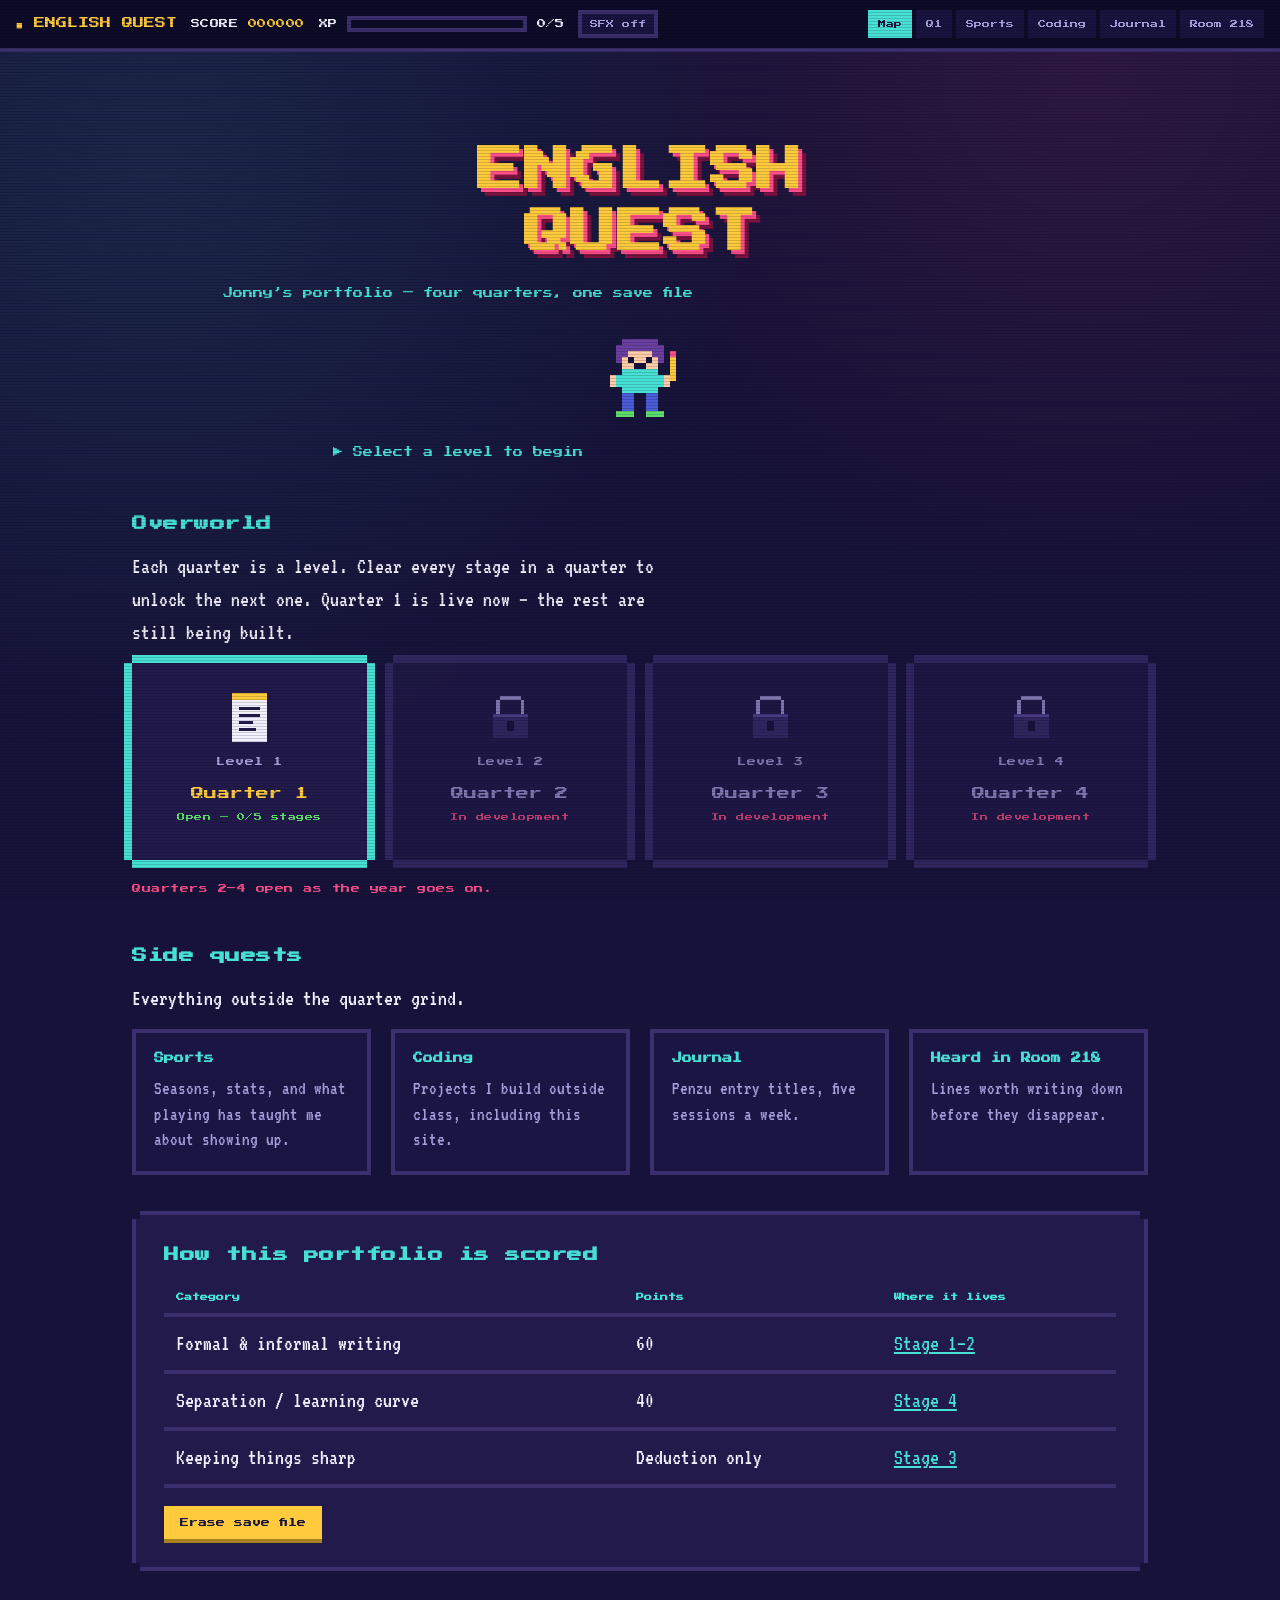
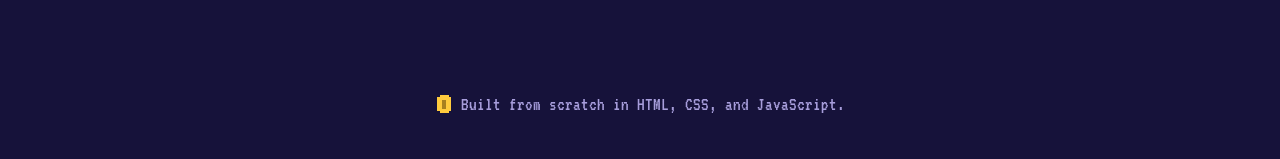
==== index.html @ 6f975d0a "Add files via upload" ====
<!DOCTYPE html>
<html lang="en">
<head>
<meta charset="utf-8">
<meta name="viewport" content="width=device-width, initial-scale=1">
<title>English Quest — Jonny's Portfolio</title>
<meta name="description" content="A quarter-by-quarter English portfolio, built as an 8-bit adventure.">
<link rel="icon" href="data:image/svg+xml,%3Csvg xmlns='http://www.w3.org/2000/svg' viewBox='0 0 8 8' shape-rendering='crispEdges'%3E%3Crect width='8' height='8' fill='%2316123a'/%3E%3Crect x='2' y='1' width='4' height='6' fill='%23ffcb3d'/%3E%3Crect x='1' y='2' width='6' height='4' fill='%23ffcb3d'/%3E%3Crect x='3' y='3' width='2' height='2' fill='%23a8801f'/%3E%3C/svg%3E">
<link rel="preconnect" href="https://fonts.googleapis.com">
<link rel="preconnect" href="https://fonts.gstatic.com" crossorigin>
<link href="https://fonts.googleapis.com/css2?family=Press+Start+2P&family=VT323&display=swap" rel="stylesheet">
<link rel="stylesheet" href="css/style.css">
</head>
<body>

<header class="hud">
  <a class="hud__brand" href="index.html">&#9632; ENGLISH QUEST</a>
  <span class="hud__score ui">SCORE <b data-score>000000</b></span>
  <span class="xp">
    <span>XP</span>
    <span class="xp__track"><span class="xp__fill" data-xp-fill></span></span>
    <span data-xp-label>0/5</span>
  </span>
  <button class="soundtoggle" type="button" data-sound aria-pressed="false">SFX off</button>
  <nav aria-label="Main">
    <a href="index.html" aria-current="page">Map</a>
    <a href="quarter-1.html">Q1</a>
    <a href="sports.html">Sports</a>
    <a href="coding.html">Coding</a>
    <a href="journal.html">Journal</a>
    <a href="room-218.html">Room 218</a>
  </nav>
</header>

<main class="wrap">

  <section class="title">
    <h1 class="title__logo">ENGLISH<br>QUEST</h1>
    <p class="title__sub">Jonny&rsquo;s portfolio &mdash; four quarters, one save file</p>

    <svg class="hero-sprite hero-sprite--bob" viewBox="0 0 16 16" shape-rendering="crispEdges" role="img" aria-label="Pixel character holding a pencil">
      <g fill="#6b3fa0">
        <rect x="5" y="2" width="6" height="1"/><rect x="4" y="3" width="8" height="1"/>
        <rect x="4" y="4" width="2" height="2"/><rect x="10" y="4" width="2" height="2"/>
      </g>
      <g fill="#ffcda8">
        <rect x="6" y="4" width="4" height="1"/><rect x="5" y="5" width="6" height="1"/>
        <rect x="5" y="6" width="6" height="1"/>
      </g>
      <g fill="#16123a">
        <rect x="6" y="5" width="1" height="1"/><rect x="9" y="5" width="1" height="1"/>
        <rect x="7" y="6" width="2" height="1"/>
      </g>
      <g fill="#47e0d4">
        <rect x="5" y="7" width="6" height="1"/><rect x="4" y="8" width="8" height="2"/>
        <rect x="5" y="10" width="6" height="1"/>
      </g>
      <g fill="#ffcda8">
        <rect x="3" y="8" width="1" height="2"/><rect x="12" y="8" width="1" height="2"/>
      </g>
      <rect x="13" y="5" width="1" height="4" fill="#ffcb3d"/>
      <rect x="13" y="4" width="1" height="1" fill="#ff4f8b"/>
      <g fill="#4a5bd8">
        <rect x="5" y="11" width="2" height="3"/><rect x="9" y="11" width="2" height="3"/>
      </g>
      <g fill="#5ede6c">
        <rect x="4" y="14" width="3" height="1"/><rect x="9" y="14" width="3" height="1"/>
      </g>
    </svg>

    <p class="title__sub"><span class="blink">&#9654;</span> Select a level to begin</p>
  </section>

  <section class="map" aria-labelledby="levels-h">
    <h2 id="levels-h" class="ui">Overworld</h2>
    <p>Each quarter is a level. Clear every stage in a quarter to unlock the next one. Quarter&nbsp;1 is live now &mdash; the rest are still being built.</p>

    <div class="map__grid">

      <a class="node" href="quarter-1.html" data-level="q1">
        <svg class="node__icon" viewBox="0 0 16 16" shape-rendering="crispEdges" aria-hidden="true">
          <rect x="3" y="1" width="10" height="14" fill="#f2f0ff"/>
          <rect x="3" y="1" width="10" height="2" fill="#ffcb3d"/>
          <g fill="#221a4a">
            <rect x="5" y="5" width="6" height="1"/><rect x="5" y="7" width="6" height="1"/>
            <rect x="5" y="9" width="4" height="1"/><rect x="5" y="11" width="5" height="1"/>
          </g>
        </svg>
        <p class="node__num ui">Level 1</p>
        <p class="node__name">Quarter 1</p>
        <p class="node__status ui">Open</p>
      </a>

      <a class="node" href="quarter-2.html" data-level="q2" data-requires="q1">
        <svg class="node__icon" viewBox="0 0 16 16" shape-rendering="crispEdges" aria-hidden="true">
          <rect x="5" y="2" width="6" height="1" fill="#a79ddb"/>
          <rect x="4" y="3" width="1" height="4" fill="#a79ddb"/>
          <rect x="11" y="3" width="1" height="4" fill="#a79ddb"/>
          <rect x="3" y="7" width="10" height="7" fill="#3b2f6e"/>
          <rect x="3" y="7" width="10" height="1" fill="#5a4a9e"/>
          <rect x="7" y="9" width="2" height="3" fill="#16123a"/>
        </svg>
        <p class="node__num ui">Level 2</p>
        <p class="node__name">Quarter 2</p>
        <p class="node__status ui">Locked</p>
      </a>

      <a class="node" href="quarter-3.html" data-level="q3" data-requires="q2">
        <svg class="node__icon" viewBox="0 0 16 16" shape-rendering="crispEdges" aria-hidden="true">
          <rect x="5" y="2" width="6" height="1" fill="#a79ddb"/>
          <rect x="4" y="3" width="1" height="4" fill="#a79ddb"/>
          <rect x="11" y="3" width="1" height="4" fill="#a79ddb"/>
          <rect x="3" y="7" width="10" height="7" fill="#3b2f6e"/>
          <rect x="3" y="7" width="10" height="1" fill="#5a4a9e"/>
          <rect x="7" y="9" width="2" height="3" fill="#16123a"/>
        </svg>
        <p class="node__num ui">Level 3</p>
        <p class="node__name">Quarter 3</p>
        <p class="node__status ui">Locked</p>
      </a>

      <a class="node" href="quarter-4.html" data-level="q4" data-requires="q3">
        <svg class="node__icon" viewBox="0 0 16 16" shape-rendering="crispEdges" aria-hidden="true">
          <rect x="5" y="2" width="6" height="1" fill="#a79ddb"/>
          <rect x="4" y="3" width="1" height="4" fill="#a79ddb"/>
          <rect x="11" y="3" width="1" height="4" fill="#a79ddb"/>
          <rect x="3" y="7" width="10" height="7" fill="#3b2f6e"/>
          <rect x="3" y="7" width="10" height="1" fill="#5a4a9e"/>
          <rect x="7" y="9" width="2" height="3" fill="#16123a"/>
        </svg>
        <p class="node__num ui">Level 4</p>
        <p class="node__name">Quarter 4</p>
        <p class="node__status ui">Locked</p>
      </a>

    </div>

    <p class="ui" data-locked-note style="color:var(--pink);font-size:9px;margin-top:22px;min-height:2em;">Quarters 2&ndash;4 open as the year goes on.</p>
  </section>

  <section aria-labelledby="side-h" style="margin-top:44px;">
    <h2 id="side-h" class="ui">Side quests</h2>
    <p>Everything outside the quarter grind.</p>

    <div class="quests">
      <a class="quest" href="sports.html">
        <strong>Sports</strong>
        <span>Seasons, stats, and what playing has taught me about showing up.</span>
      </a>
      <a class="quest" href="coding.html">
        <strong>Coding</strong>
        <span>Projects I build outside class, including this site.</span>
      </a>
      <a class="quest" href="journal.html">
        <strong>Journal</strong>
        <span>Penzu entry titles, five sessions a week.</span>
      </a>
      <a class="quest" href="room-218.html">
        <strong>Heard in Room 218</strong>
        <span>Lines worth writing down before they disappear.</span>
      </a>
    </div>
  </section>

  <section class="panel" style="margin-top:44px;">
    <h2 class="ui">How this portfolio is scored</h2>
    <table>
      <thead>
        <tr><th>Category</th><th>Points</th><th>Where it lives</th></tr>
      </thead>
      <tbody>
        <tr><td>Formal &amp; informal writing</td><td>60</td><td><a href="quarter-1.html#formal">Stage 1&ndash;2</a></td></tr>
        <tr><td>Separation / learning curve</td><td>40</td><td><a href="quarter-1.html#stretch">Stage 4</a></td></tr>
        <tr><td>Keeping things sharp</td><td>Deduction only</td><td><a href="quarter-1.html#sharp">Stage 3</a></td></tr>
      </tbody>
    </table>
    <button class="btn" type="button" data-reset>Erase save file</button>
  </section>

</main>

<footer class="foot">
  <svg class="coin" viewBox="0 0 8 8" shape-rendering="crispEdges" aria-hidden="true">
    <rect x="2" y="0" width="4" height="8" fill="#ffcb3d"/>
    <rect x="1" y="1" width="6" height="6" fill="#ffcb3d"/>
    <rect x="3" y="2" width="2" height="4" fill="#a8801f"/>
  </svg>
  Built from scratch in HTML, CSS, and JavaScript.
</footer>

<script src="js/game.js"></script>
</body>
</html>
---- css/style.css ----
/* =========================================================
   ENGLISH QUEST — portfolio theme
   Palette and layout tokens live here. Change these first.
   ========================================================= */

:root {
  --night:   #16123a;   /* deep background */
  --dusk:    #221a4a;   /* panel fill */
  --stone:   #3b2f6e;   /* inactive / locked */
  --cyan:    #47e0d4;   /* primary accent, unlocked paths */
  --pink:    #ff4f8b;   /* alerts, headings */
  --gold:    #ffcb3d;   /* score, coins, completion */
  --leaf:    #5ede6c;   /* success */
  --paper:   #f2f0ff;   /* body text */
  --muted:   #a79ddb;

  --px: 4px;            /* one "pixel" */
  --hud-h: 64px;
}

* { box-sizing: border-box; }

html { scroll-behavior: smooth; }

body {
  margin: 0;
  padding: 0;
  background-color: var(--night);
  background-image:
    radial-gradient(circle at 12% 18%, rgba(71,224,212,.10), transparent 45%),
    radial-gradient(circle at 85% 8%,  rgba(255,79,139,.10), transparent 40%);
  background-attachment: fixed;
  color: var(--paper);
  font-family: "VT323", "Courier New", monospace;
  font-size: 22px;
  line-height: 1.5;
  -webkit-font-smoothing: none;
  image-rendering: pixelated;
}

/* CRT scanlines — decorative only */
body::after {
  content: "";
  position: fixed;
  inset: 0;
  pointer-events: none;
  z-index: 900;
  background: repeating-linear-gradient(
    to bottom,
    rgba(0,0,0,.16) 0px,
    rgba(0,0,0,.16) 1px,
    transparent 1px,
    transparent 3px
  );
  mix-blend-mode: multiply;
}

h1, h2, h3, .ui {
  font-family: "Press Start 2P", "VT323", monospace;
  line-height: 1.6;
  letter-spacing: .5px;
}

h1 { font-size: 20px; margin: 0 0 18px; color: var(--gold); }
h2 { font-size: 15px; margin: 0 0 14px; color: var(--cyan); }
h3 { font-size: 11px; margin: 0 0 10px; color: var(--pink); }

p { margin: 0 0 14px; max-width: 62ch; }

a { color: var(--cyan); }
a:hover { color: var(--gold); }

:focus-visible {
  outline: var(--px) solid var(--gold);
  outline-offset: var(--px);
}

/* ---------- pixel panel ---------- */

.panel {
  position: relative;
  background: var(--dusk);
  padding: 24px;
  margin: 8px;
  box-shadow:
    0 calc(var(--px) * -1) var(--dusk), 0 var(--px) var(--dusk),
    calc(var(--px) * -1) 0 var(--dusk), var(--px) 0 var(--dusk),
    0 -8px var(--stone), 0 8px var(--stone),
    -8px 0 var(--stone), 8px 0 var(--stone);
}

.panel--lit {
  box-shadow:
    0 calc(var(--px) * -1) var(--dusk), 0 var(--px) var(--dusk),
    calc(var(--px) * -1) 0 var(--dusk), var(--px) 0 var(--dusk),
    0 -8px var(--cyan), 0 8px var(--cyan),
    -8px 0 var(--cyan), 8px 0 var(--cyan);
}

.panel--warn {
  box-shadow:
    0 calc(var(--px) * -1) var(--dusk), 0 var(--px) var(--dusk),
    calc(var(--px) * -1) 0 var(--dusk), var(--px) 0 var(--dusk),
    0 -8px var(--pink), 0 8px var(--pink),
    -8px 0 var(--pink), 8px 0 var(--pink);
}

/* ---------- HUD ---------- */

.hud {
  position: sticky;
  top: 0;
  z-index: 800;
  background: #0e0b28;
  border-bottom: var(--px) solid var(--stone);
  padding: 10px 16px;
  display: flex;
  flex-wrap: wrap;
  align-items: center;
  gap: 14px;
}

.hud__brand {
  font-family: "Press Start 2P", monospace;
  font-size: 11px;
  color: var(--gold);
  text-decoration: none;
  white-space: nowrap;
}

.hud nav {
  display: flex;
  flex-wrap: wrap;
  gap: 4px;
  margin-left: auto;
}

.hud nav a {
  font-family: "Press Start 2P", monospace;
  font-size: 8px;
  color: var(--muted);
  text-decoration: none;
  padding: 8px 10px;
  background: #191340;
}

.hud nav a:hover,
.hud nav a[aria-current="page"] {
  color: var(--night);
  background: var(--cyan);
}

.hud__score {
  font-family: "Press Start 2P", monospace;
  font-size: 9px;
  color: var(--paper);
}

.hud__score b { color: var(--gold); font-weight: normal; }

.soundtoggle {
  font-family: "Press Start 2P", monospace;
  font-size: 8px;
  background: #191340;
  color: var(--muted);
  border: var(--px) solid var(--stone);
  padding: 6px 8px;
  cursor: pointer;
}
.soundtoggle[aria-pressed="true"] { color: var(--leaf); border-color: var(--leaf); }

/* ---------- XP bar ---------- */

.xp {
  display: flex;
  align-items: center;
  gap: 10px;
  font-family: "Press Start 2P", monospace;
  font-size: 9px;
}

.xp__track {
  width: 180px;
  height: 16px;
  background: #0e0b28;
  border: var(--px) solid var(--stone);
  padding: 2px;
}

.xp__fill {
  height: 100%;
  width: 0%;
  background: repeating-linear-gradient(
    90deg, var(--leaf) 0 8px, #3fbf50 8px 12px
  );
  transition: width .35s steps(12);
}

@media (prefers-reduced-motion: reduce) {
  .xp__fill { transition: none; }
  * { animation-duration: .001s !important; }
  html { scroll-behavior: auto; }
}

/* ---------- layout ---------- */

.wrap {
  max-width: 1040px;
  margin: 0 auto;
  padding: 32px 12px 80px;
}

.stack > * + * { margin-top: 28px; }

/* ---------- title screen ---------- */

.title {
  text-align: center;
  padding: 56px 16px 40px;
}

.title__logo {
  font-family: "Press Start 2P", monospace;
  font-size: clamp(22px, 6vw, 46px);
  line-height: 1.35;
  margin: 0;
  color: var(--gold);
  text-shadow:
    var(--px) var(--px) 0 var(--pink),
    calc(var(--px) * 2) calc(var(--px) * 2) 0 #7a1240;
}

.title__sub {
  font-family: "Press Start 2P", monospace;
  font-size: 10px;
  color: var(--cyan);
  margin: 22px 0 0;
}

.blink { animation: blink 1s steps(1) infinite; }
@keyframes blink { 50% { opacity: 0; } }

.hero-sprite { margin: 26px auto 0; display: block; width: 96px; height: auto; }
.hero-sprite--bob { animation: bob 1.1s steps(2) infinite; }
@keyframes bob { 50% { transform: translateY(-6px); } }

/* ---------- overworld map ---------- */

.map {
  position: relative;
  margin-top: 12px;
}

.map__grid {
  display: grid;
  grid-template-columns: repeat(auto-fit, minmax(210px, 1fr));
  gap: 26px;
}

.node {
  position: relative;
  display: block;
  text-align: center;
  padding: 26px 16px 22px;
  background: var(--dusk);
  text-decoration: none;
  color: var(--paper);
  box-shadow:
    0 -8px var(--stone), 0 8px var(--stone),
    -8px 0 var(--stone), 8px 0 var(--stone);
}

.node--open {
  box-shadow:
    0 -8px var(--cyan), 0 8px var(--cyan),
    -8px 0 var(--cyan), 8px 0 var(--cyan);
}

.node--open:hover,
.node--open:focus-visible {
  background: #2b2160;
  transform: translateY(-4px);
}

.node--locked { opacity: .72; cursor: not-allowed; }

.node__num {
  font-family: "Press Start 2P", monospace;
  font-size: 9px;
  color: var(--muted);
}

.node__name {
  font-family: "Press Start 2P", monospace;
  font-size: 13px;
  margin: 12px 0 8px;
  color: var(--gold);
}

.node--locked .node__name { color: var(--muted); }

.node__status {
  font-family: "Press Start 2P", monospace;
  font-size: 8px;
  color: var(--leaf);
}
.node--locked .node__status { color: var(--pink); }

.node__icon { width: 56px; height: 56px; }

/* ---------- side quests ---------- */

.quests {
  display: grid;
  grid-template-columns: repeat(auto-fit, minmax(200px, 1fr));
  gap: 20px;
}

.quest {
  display: block;
  padding: 18px;
  background: #1b1544;
  border: var(--px) solid var(--stone);
  text-decoration: none;
  color: var(--paper);
}
.quest:hover { border-color: var(--gold); background: #241c57; }
.quest strong {
  display: block;
  font-family: "Press Start 2P", monospace;
  font-size: 10px;
  color: var(--cyan);
  margin-bottom: 10px;
}
.quest:hover strong { color: var(--gold); }
.quest span { font-size: 19px; color: var(--muted); line-height: 1.35; display: block; }

/* ---------- stage cards (inside a quarter) ---------- */

.stage {
  background: var(--dusk);
  border-left: 8px solid var(--cyan);
  padding: 22px 24px;
}
.stage[data-done="true"] { border-left-color: var(--leaf); }

.stage__head {
  display: flex;
  flex-wrap: wrap;
  align-items: baseline;
  gap: 12px;
  margin-bottom: 6px;
}

.stage__tag {
  font-family: "Press Start 2P", monospace;
  font-size: 8px;
  color: var(--night);
  background: var(--cyan);
  padding: 5px 7px;
}

.stage__pts {
  margin-left: auto;
  font-family: "Press Start 2P", monospace;
  font-size: 9px;
  color: var(--gold);
}

.stage h2 { margin: 0; }

.checklist { list-style: none; padding: 0; margin: 16px 0 0; }
.checklist li {
  position: relative;
  padding-left: 30px;
  margin-bottom: 8px;
  color: var(--paper);
}
.checklist li::before {
  content: "";
  position: absolute;
  left: 0; top: 9px;
  width: 12px; height: 12px;
  background: var(--night);
  border: var(--px) solid var(--cyan);
}
.checklist li.done::before {
  background: var(--leaf);
  border-color: var(--leaf);
}

.slots {
  display: grid;
  grid-template-columns: repeat(auto-fill, minmax(170px, 1fr));
  gap: 12px;
  margin-top: 18px;
}

.slots--three { grid-template-columns: repeat(auto-fill, minmax(270px, 1fr)); }

.slot {
  background: #0e0b28;
  border: var(--px) dashed var(--stone);
  padding: 14px;
  min-height: 92px;
  font-size: 19px;
  color: var(--muted);
}
.slot b {
  display: block;
  font-family: "Press Start 2P", monospace;
  font-size: 8px;
  color: var(--paper);
  margin-bottom: 8px;
  font-weight: normal;
}
.slot--filled {
  border-style: solid;
  border-color: var(--leaf);
  color: var(--paper);
}

.btn {
  font-family: "Press Start 2P", monospace;
  font-size: 9px;
  color: var(--night);
  background: var(--gold);
  border: none;
  padding: 12px 16px;
  margin-top: 18px;
  cursor: pointer;
  box-shadow: 0 var(--px) 0 #a8801f;
}
.btn:active { transform: translateY(var(--px)); box-shadow: none; }
.btn[aria-pressed="true"] { background: var(--leaf); box-shadow: 0 var(--px) 0 #2e8c3a; }

/* ---------- tables & stats ---------- */

.stats {
  display: grid;
  grid-template-columns: repeat(auto-fit, minmax(150px, 1fr));
  gap: 14px;
  margin-top: 6px;
}
.stat {
  background: #0e0b28;
  border: var(--px) solid var(--stone);
  padding: 14px;
  text-align: center;
}
.stat dt {
  font-family: "Press Start 2P", monospace;
  font-size: 8px;
  color: var(--muted);
  margin-bottom: 10px;
}
.stat dd {
  margin: 0;
  font-family: "Press Start 2P", monospace;
  font-size: 16px;
  color: var(--gold);
}

.bar {
  height: 14px;
  background: #0e0b28;
  border: var(--px) solid var(--stone);
  margin: 6px 0 16px;
}
.bar i { display: block; height: 100%; background: var(--pink); }

table { width: 100%; border-collapse: collapse; margin-top: 14px; }
th, td { text-align: left; padding: 10px 12px; border-bottom: var(--px) solid var(--stone); }
th {
  font-family: "Press Start 2P", monospace;
  font-size: 8px;
  color: var(--cyan);
}

/* ---------- dialogue box ---------- */

.dialogue {
  background: #0e0b28;
  border: var(--px) solid var(--paper);
  padding: 20px 22px;
  display: flex;
  gap: 18px;
  align-items: flex-start;
}
.dialogue svg { flex: 0 0 auto; width: 48px; height: 48px; }
.dialogue p { margin: 0; }
.dialogue p + p { margin-top: 10px; }

/* ---------- footer ---------- */

.foot {
  text-align: center;
  padding: 40px 16px;
  color: var(--muted);
  font-size: 19px;
}

.coin { display: inline-block; width: 18px; vertical-align: -3px; }

@media (max-width: 640px) {
  body { font-size: 20px; }
  .hud { gap: 8px; }
  .hud nav { width: 100%; margin-left: 0; }
  .title { padding: 34px 10px 24px; }
  .stage { padding: 18px 16px; }
}
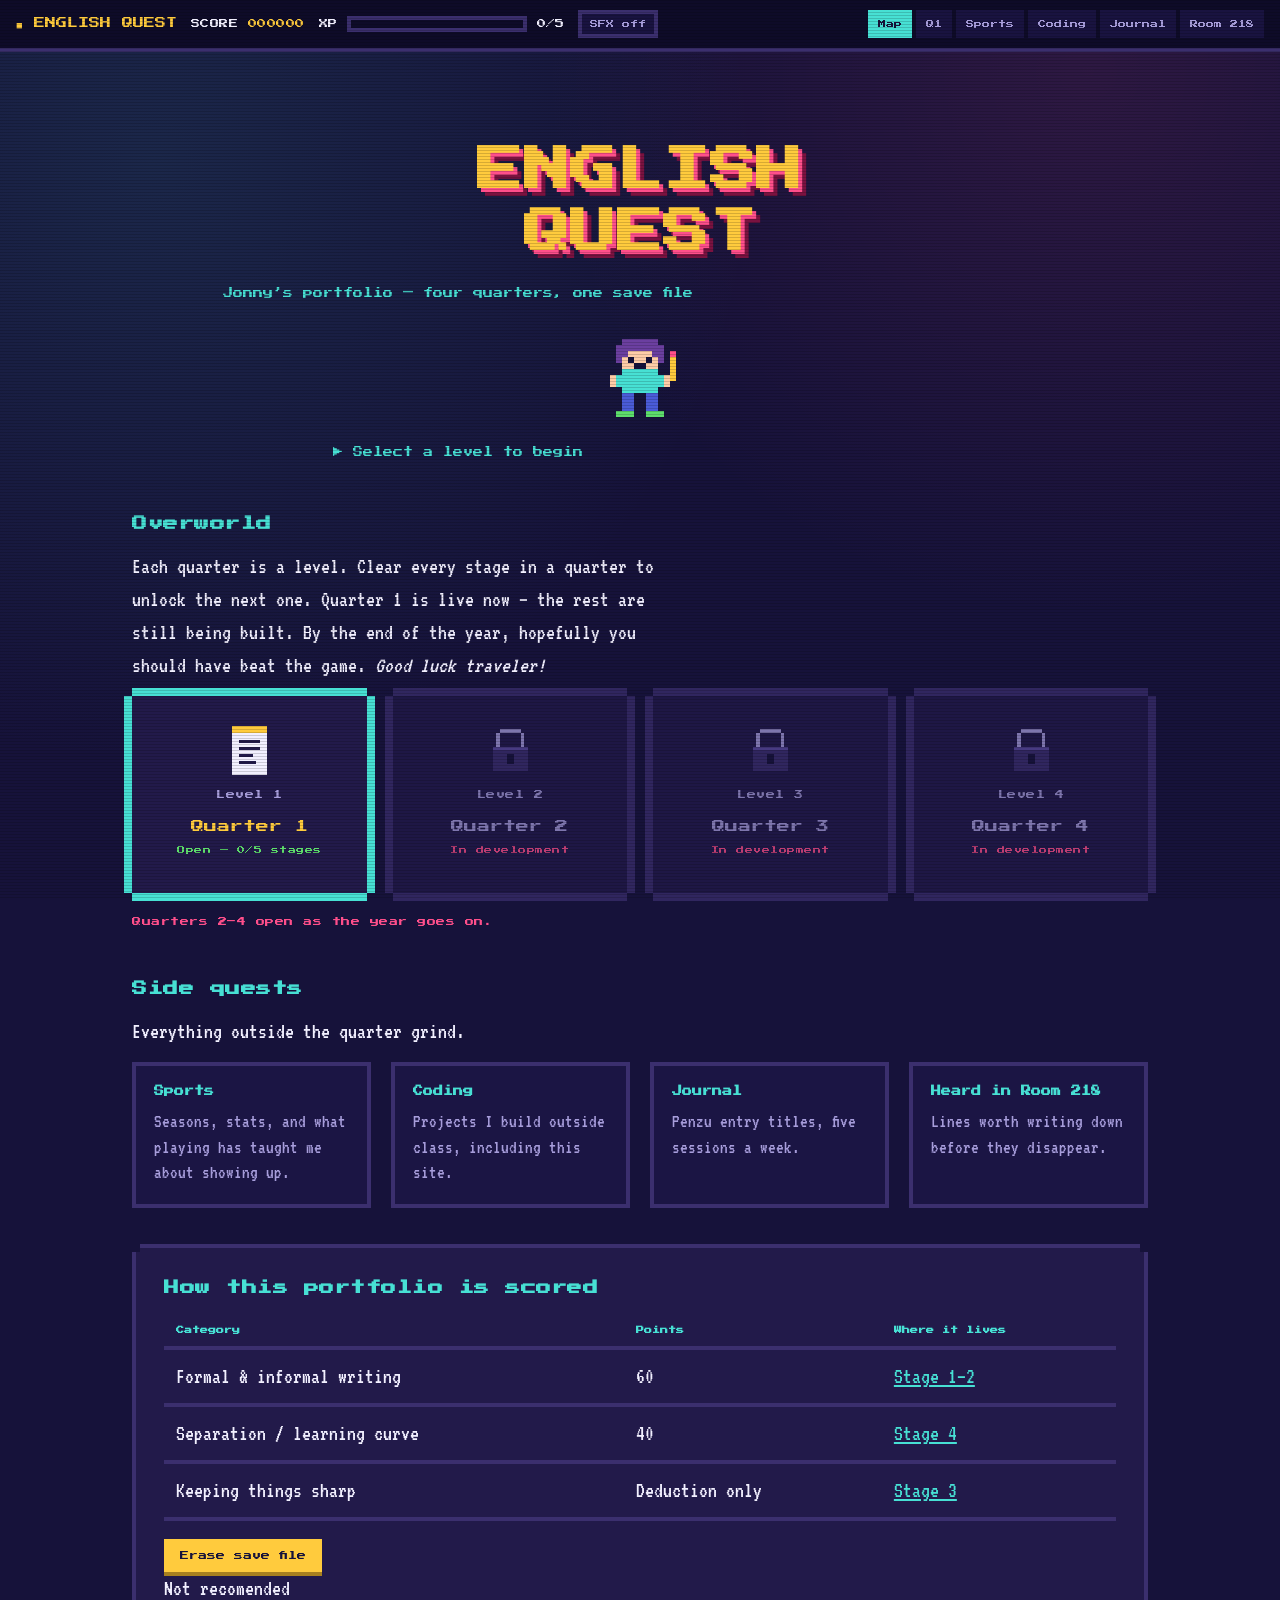
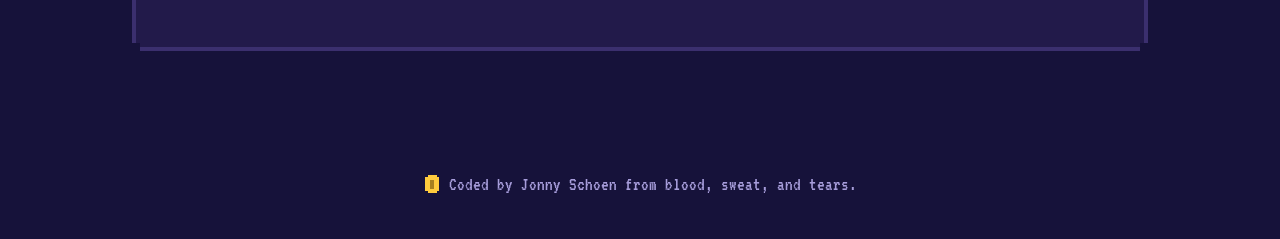
==== commit a96001ba: "r" ====
--- a/index.html
+++ b/index.html
@@ -73,7 +73,7 @@
 
   <section class="map" aria-labelledby="levels-h">
     <h2 id="levels-h" class="ui">Overworld</h2>
-    <p>Each quarter is a level. Clear every stage in a quarter to unlock the next one. Quarter&nbsp;1 is live now &mdash; the rest are still being built.</p>
+    <p>Each quarter is a level. Clear every stage in a quarter to unlock the next one. Quarter&nbsp;1 is live now &mdash; the rest are still being built. By the end of the year, hopefully you should have beat the game. <em>Good luck traveler!</em></em></p>
 
     <div class="map__grid">
 
@@ -175,6 +175,7 @@
       </tbody>
     </table>
     <button class="btn" type="button" data-reset>Erase save file</button>
+    <p>Not recomended</p>
   </section>
 
 </main>
@@ -185,7 +186,7 @@
     <rect x="1" y="1" width="6" height="6" fill="#ffcb3d"/>
     <rect x="3" y="2" width="2" height="4" fill="#a8801f"/>
   </svg>
-  Built from scratch in HTML, CSS, and JavaScript.
+  Coded by Jonny Schoen from blood, sweat, and tears.
 </footer>
 
 <script src="js/game.js"></script>
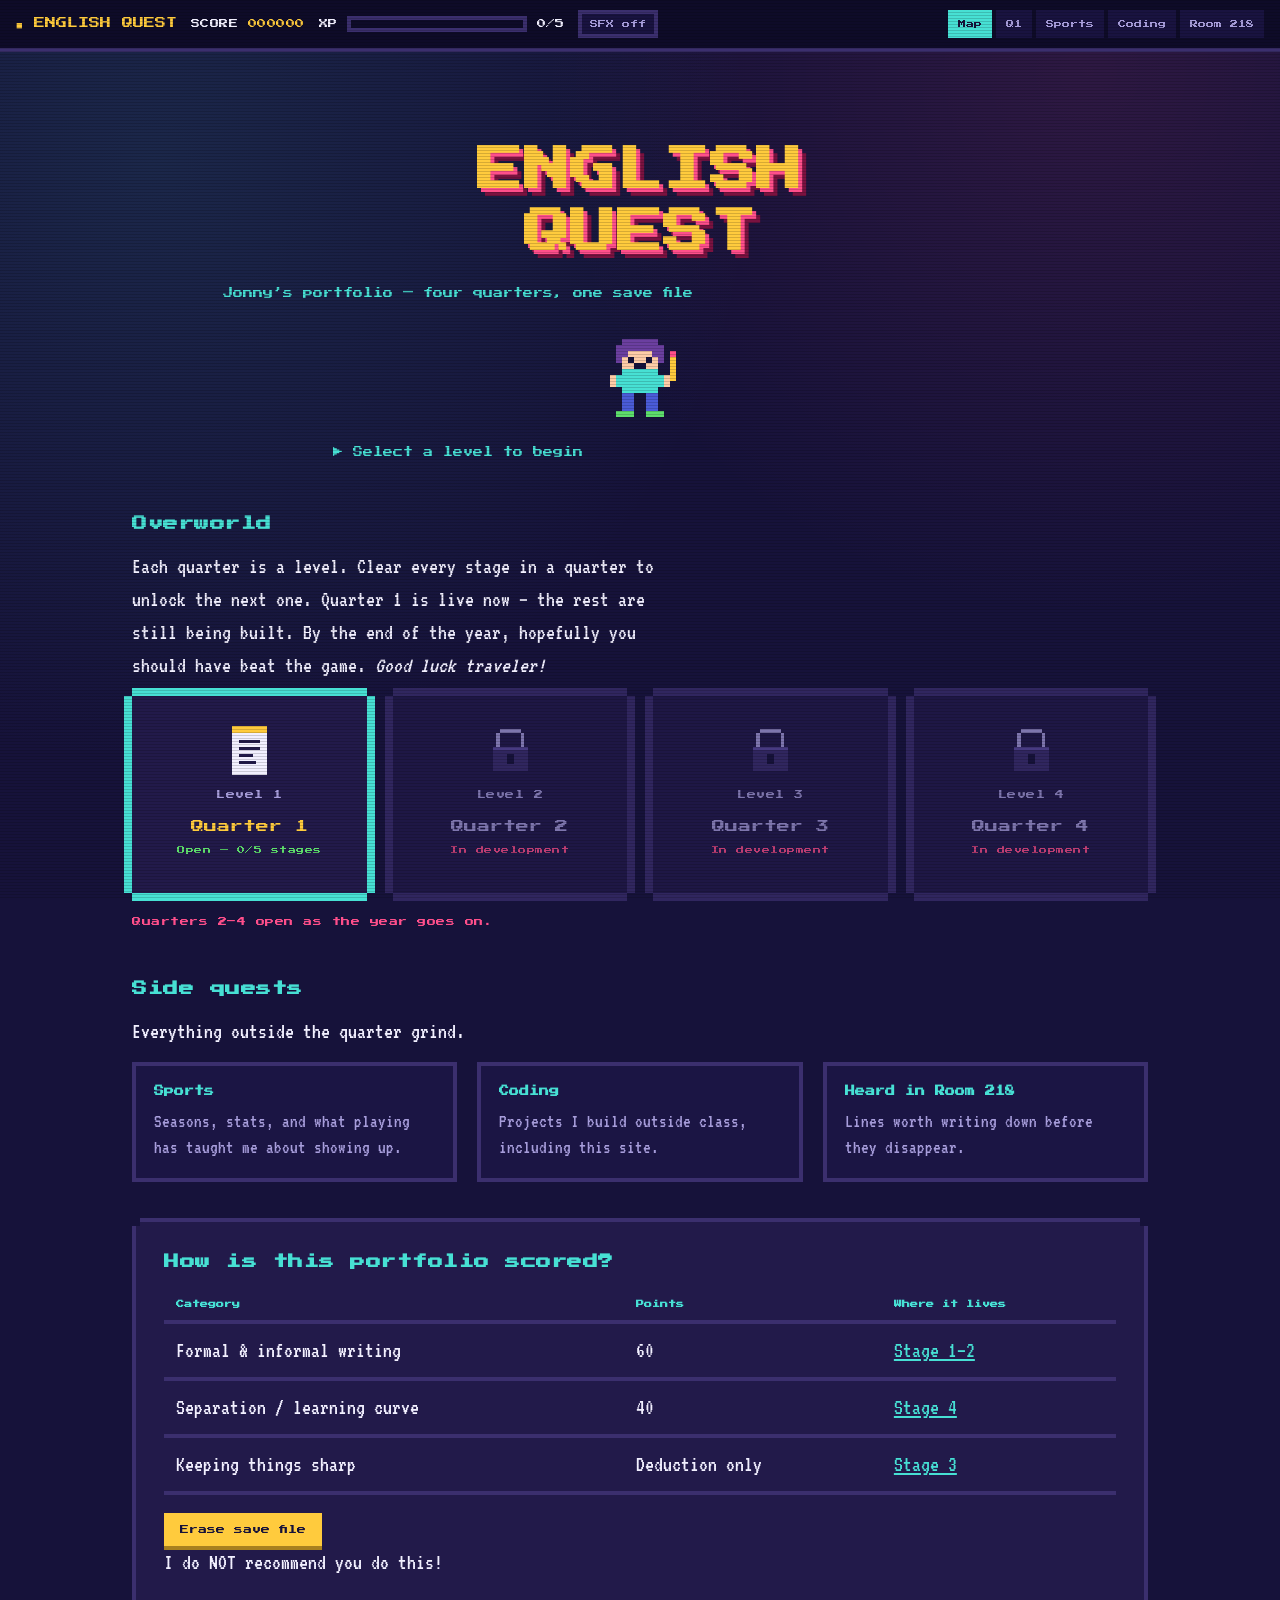
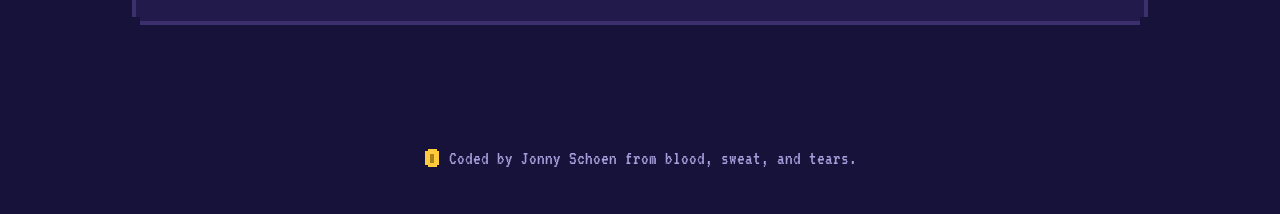
==== commit 55712db1: "Update title and text in index.html" ====
--- a/index.html
+++ b/index.html
@@ -3,7 +3,7 @@
 <head>
 <meta charset="utf-8">
 <meta name="viewport" content="width=device-width, initial-scale=1">
-<title>English Quest — Jonny's Portfolio</title>
+<title>English Quest | Jonny's Portfolio</title>
 <meta name="description" content="A quarter-by-quarter English portfolio, built as an 8-bit adventure.">
 <link rel="icon" href="data:image/svg+xml,%3Csvg xmlns='http://www.w3.org/2000/svg' viewBox='0 0 8 8' shape-rendering='crispEdges'%3E%3Crect width='8' height='8' fill='%2316123a'/%3E%3Crect x='2' y='1' width='4' height='6' fill='%23ffcb3d'/%3E%3Crect x='1' y='2' width='6' height='4' fill='%23ffcb3d'/%3E%3Crect x='3' y='3' width='2' height='2' fill='%23a8801f'/%3E%3C/svg%3E">
 <link rel="preconnect" href="https://fonts.googleapis.com">
@@ -27,7 +27,6 @@
     <a href="quarter-1.html">Q1</a>
     <a href="sports.html">Sports</a>
     <a href="coding.html">Coding</a>
-    <a href="journal.html">Journal</a>
     <a href="room-218.html">Room 218</a>
   </nav>
 </header>
@@ -151,10 +150,6 @@
         <strong>Coding</strong>
         <span>Projects I build outside class, including this site.</span>
       </a>
-      <a class="quest" href="journal.html">
-        <strong>Journal</strong>
-        <span>Penzu entry titles, five sessions a week.</span>
-      </a>
       <a class="quest" href="room-218.html">
         <strong>Heard in Room 218</strong>
         <span>Lines worth writing down before they disappear.</span>
@@ -163,7 +158,7 @@
   </section>
 
   <section class="panel" style="margin-top:44px;">
-    <h2 class="ui">How this portfolio is scored</h2>
+    <h2 class="ui">How is this portfolio scored?</h2>
     <table>
       <thead>
         <tr><th>Category</th><th>Points</th><th>Where it lives</th></tr>
@@ -175,7 +170,7 @@
       </tbody>
     </table>
     <button class="btn" type="button" data-reset>Erase save file</button>
-    <p>Not recomended</p>
+    <p>I do NOT recommend you do this!</p>
   </section>
 
 </main>
--- a/css/style.css
+++ b/css/style.css
@@ -418,6 +418,20 @@
   border-style: solid;
   border-color: var(--leaf);
   color: var(--paper);
+
+  a.slot {
+    display: block;
+    text-decoration: none;
+    cursor: pointer;
+  }
+  
+  a.slot:hover,
+  a.slot:focus-visible {
+    border-color: var(--gold);
+    background: #171142;
+  }
+  
+  a.slot:hover b { color: var(--gold); }
 }
 
 .btn {
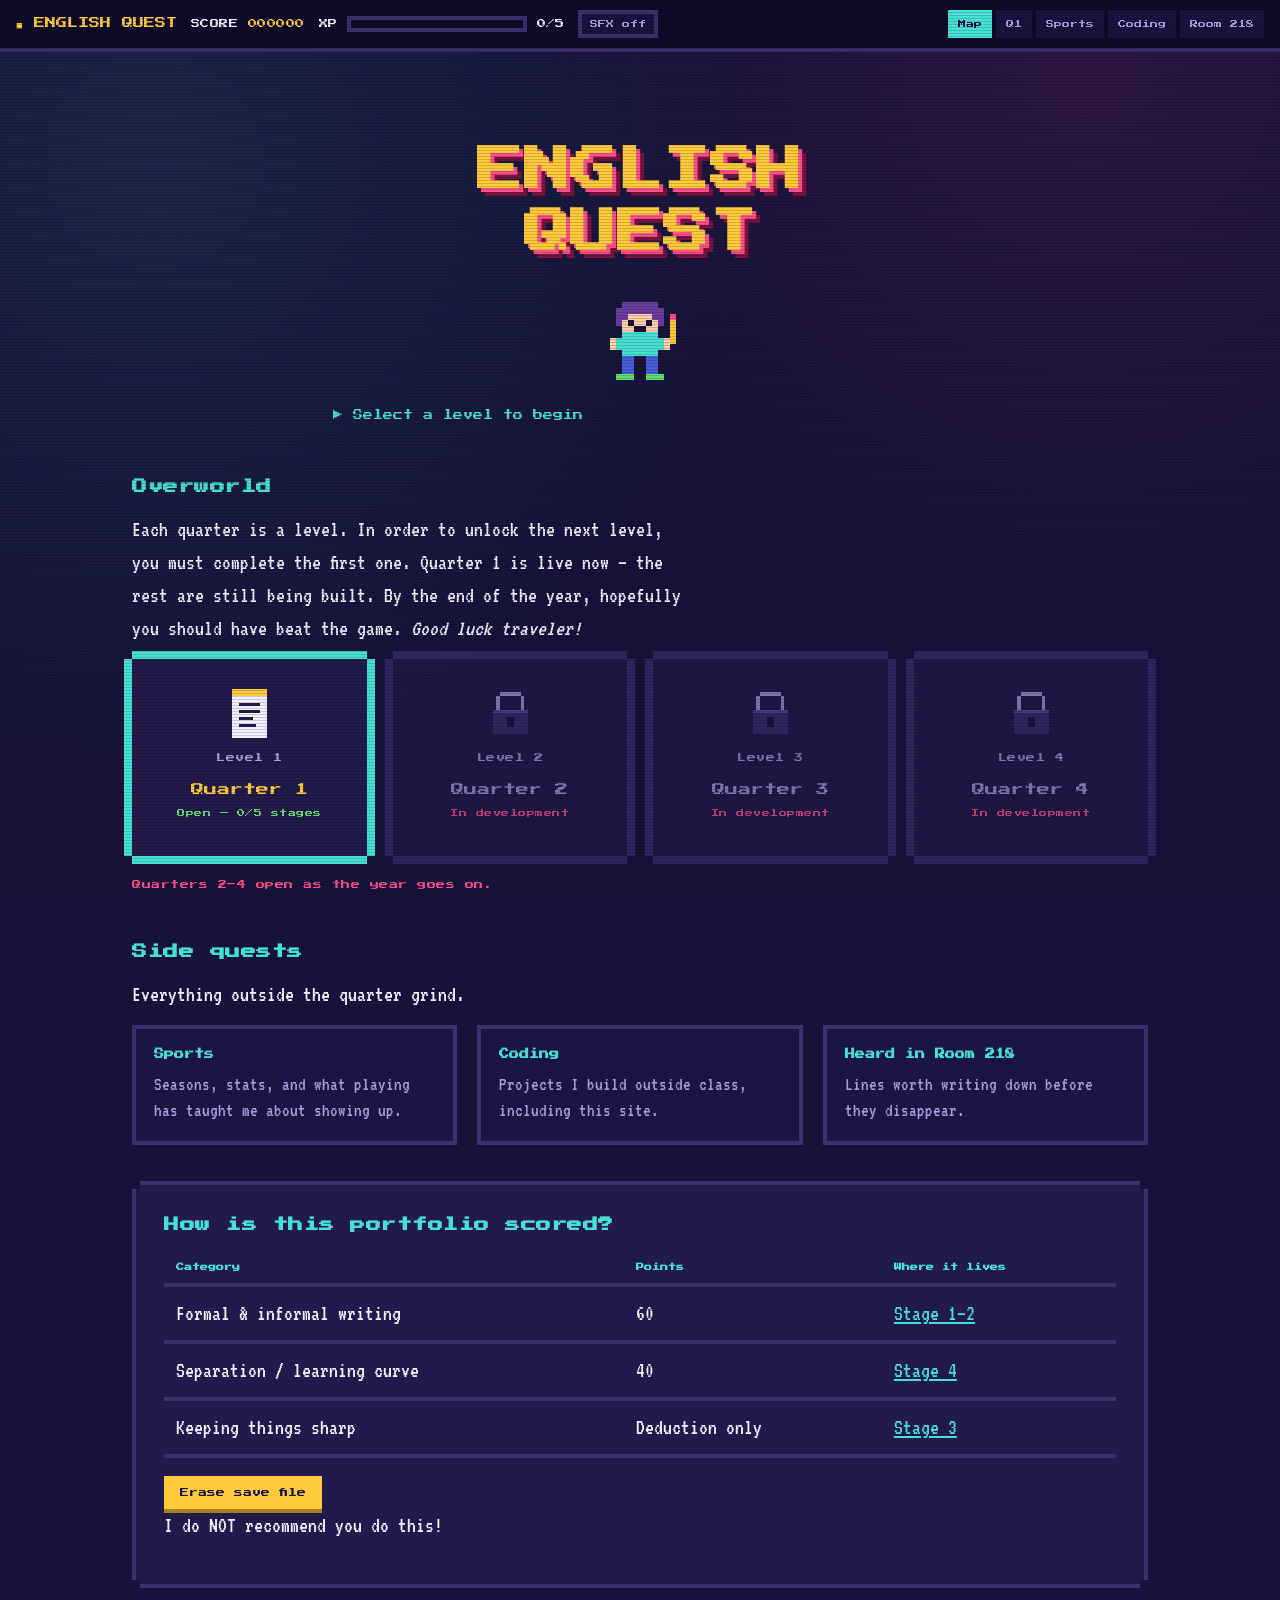
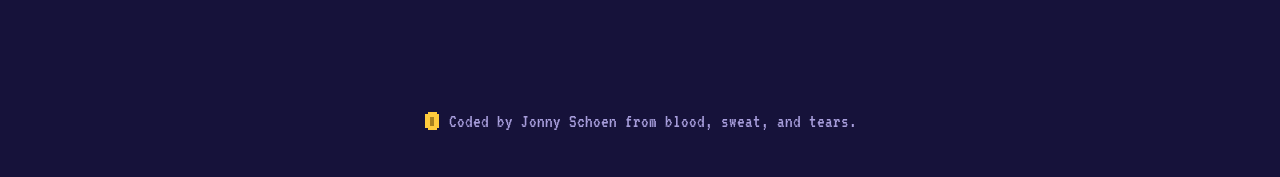
==== commit a29d5fc7: "Revise portfolio and overworld section text Updated text for clarity and improved instructions." ====
--- a/index.html
+++ b/index.html
@@ -35,8 +35,6 @@
 
   <section class="title">
     <h1 class="title__logo">ENGLISH<br>QUEST</h1>
-    <p class="title__sub">Jonny&rsquo;s portfolio &mdash; four quarters, one save file</p>
-
     <svg class="hero-sprite hero-sprite--bob" viewBox="0 0 16 16" shape-rendering="crispEdges" role="img" aria-label="Pixel character holding a pencil">
       <g fill="#6b3fa0">
         <rect x="5" y="2" width="6" height="1"/><rect x="4" y="3" width="8" height="1"/>
@@ -72,7 +70,7 @@
 
   <section class="map" aria-labelledby="levels-h">
     <h2 id="levels-h" class="ui">Overworld</h2>
-    <p>Each quarter is a level. Clear every stage in a quarter to unlock the next one. Quarter&nbsp;1 is live now &mdash; the rest are still being built. By the end of the year, hopefully you should have beat the game. <em>Good luck traveler!</em></em></p>
+    <p>Each quarter is a level. In order to unlock the next level, you must complete the first one. Quarter&nbsp;1 is live now &mdash; the rest are still being built. By the end of the year, hopefully you should have beat the game. <em>Good luck traveler!</em></em></p>
 
     <div class="map__grid">
 
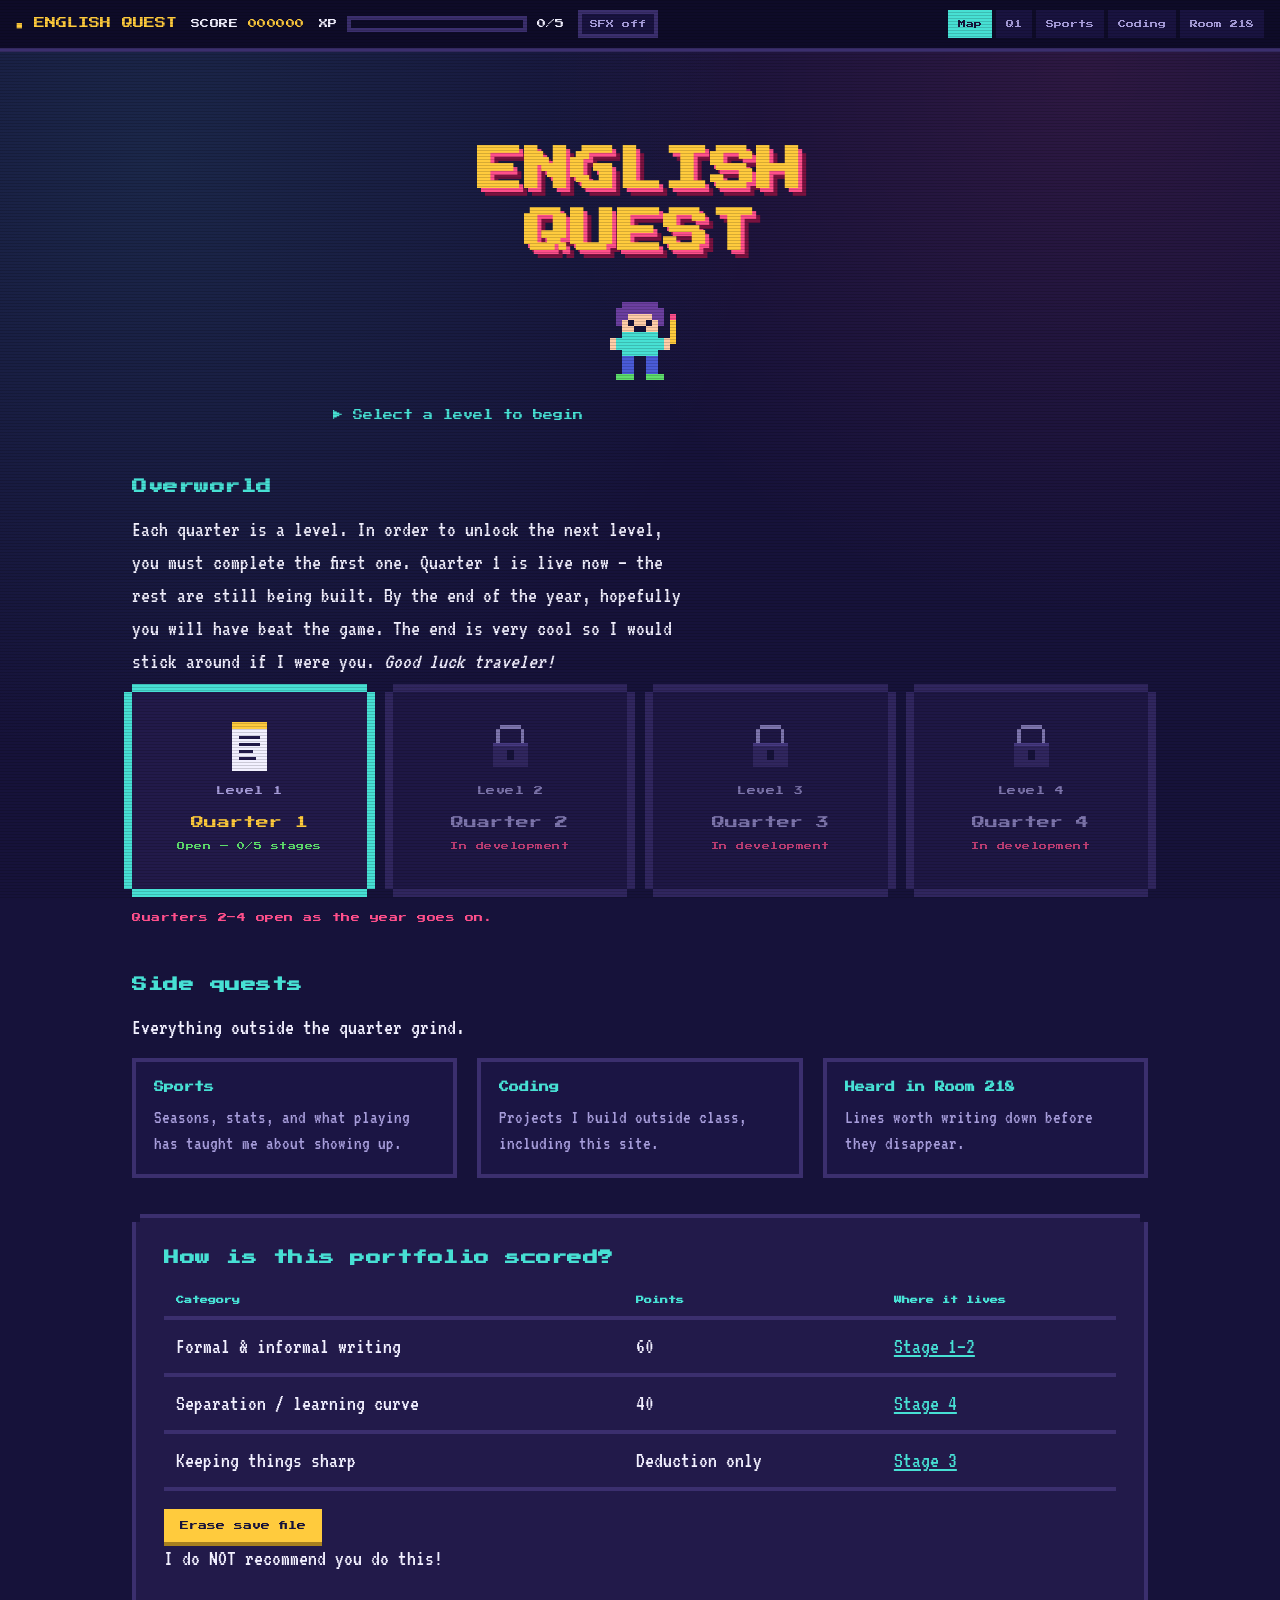
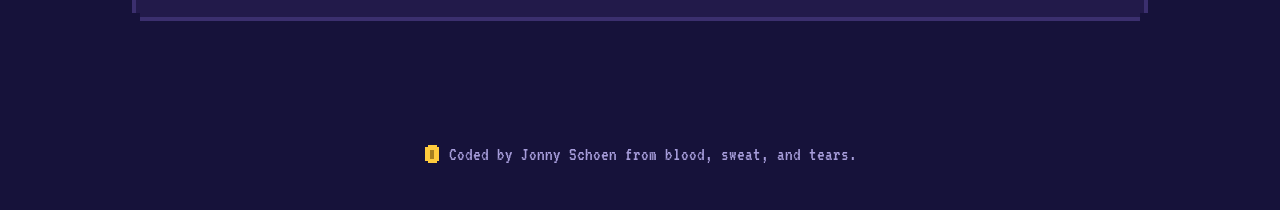
==== commit 15bc32b8: "Revise overworld description in index.html Updated text to improve clarity and engagement." ====
--- a/index.html
+++ b/index.html
@@ -70,7 +70,7 @@
 
   <section class="map" aria-labelledby="levels-h">
     <h2 id="levels-h" class="ui">Overworld</h2>
-    <p>Each quarter is a level. In order to unlock the next level, you must complete the first one. Quarter&nbsp;1 is live now &mdash; the rest are still being built. By the end of the year, hopefully you should have beat the game. <em>Good luck traveler!</em></em></p>
+    <p>Each quarter is a level. In order to unlock the next level, you must complete the first one. Quarter&nbsp;1 is live now &mdash; the rest are still being built. By the end of the year, hopefully you will have beat the game. The end is very cool so I would stick around if I were you. <em>Good luck traveler!</em></em></p>
 
     <div class="map__grid">
 
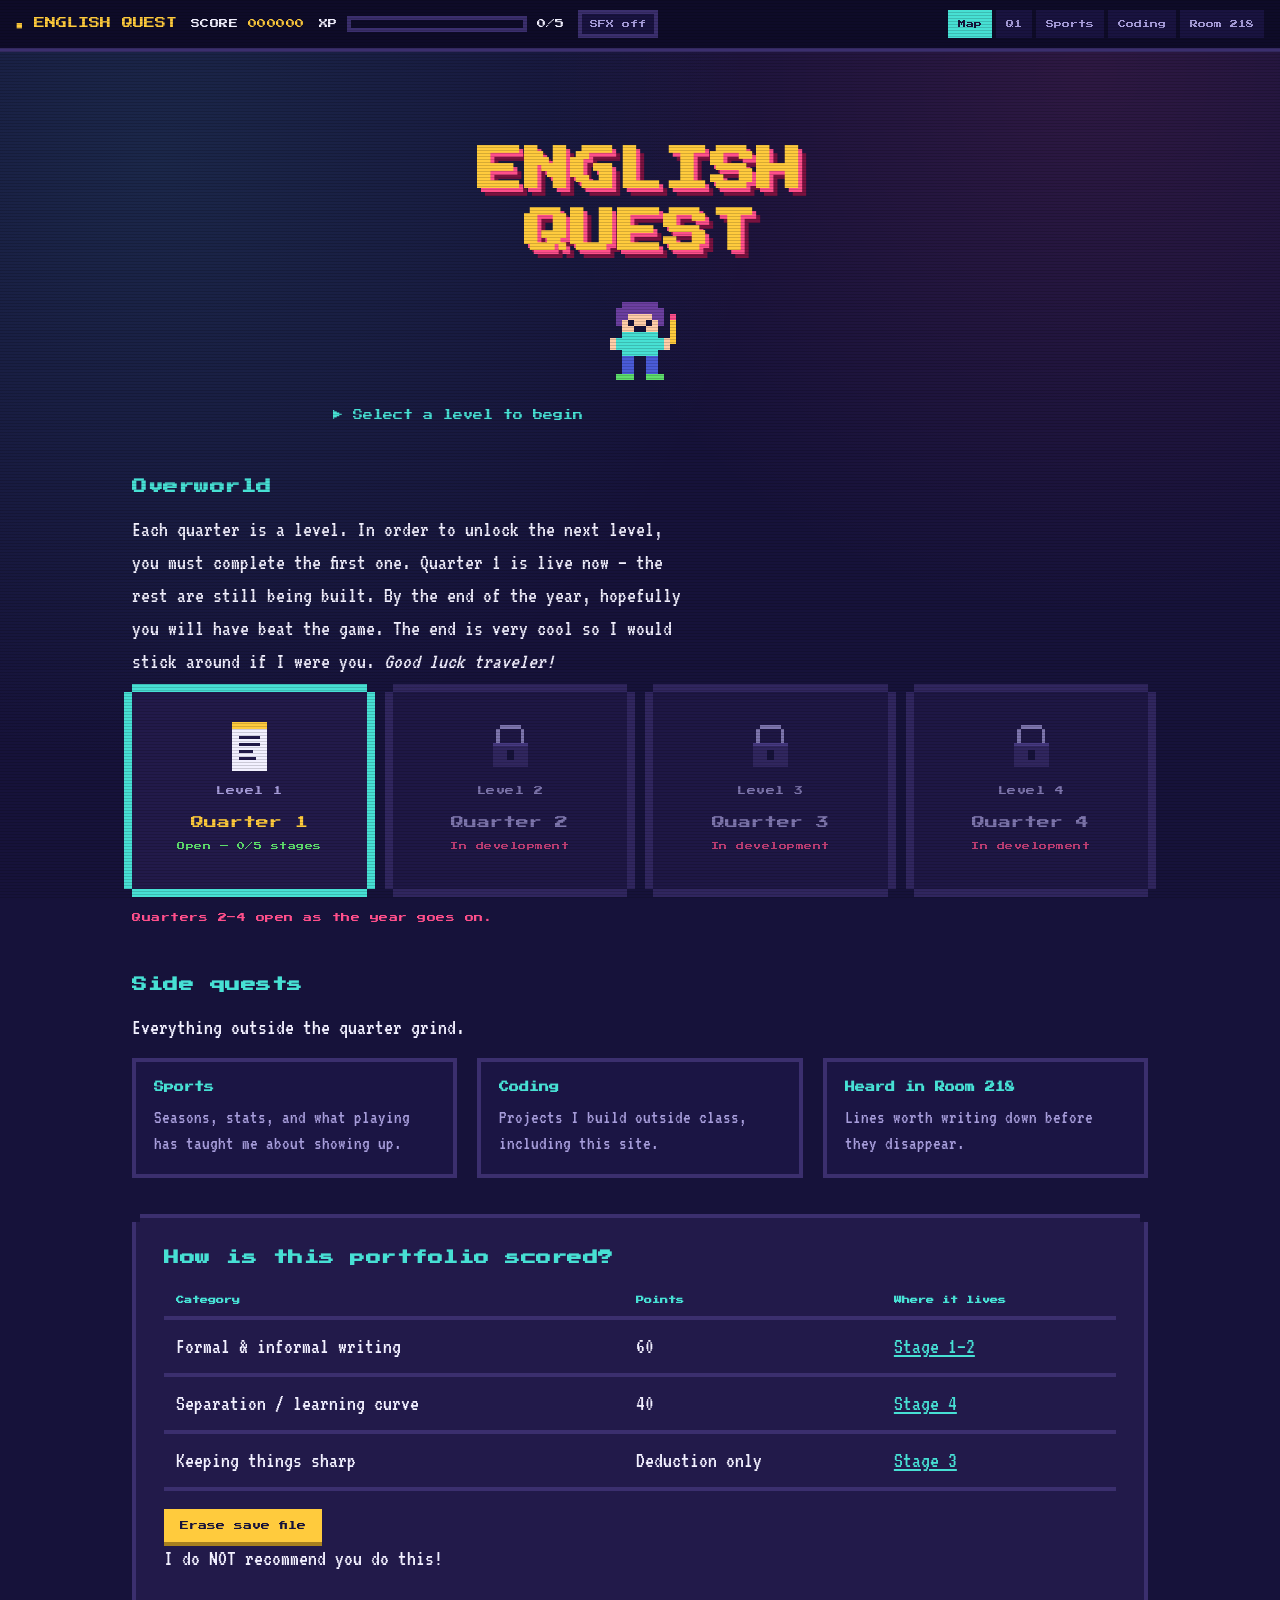
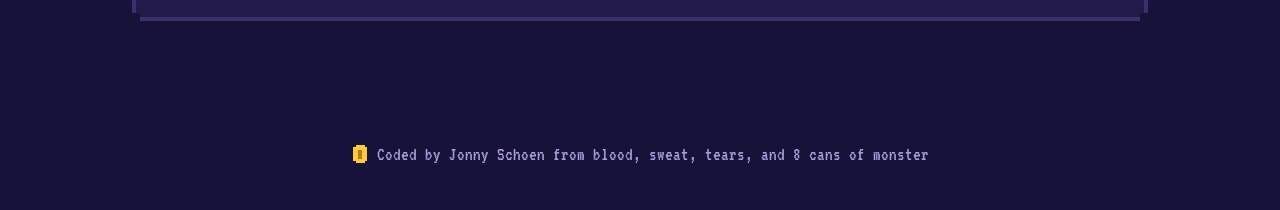
==== commit a27b680b: "Update footer attribution text" ====
--- a/index.html
+++ b/index.html
@@ -179,7 +179,7 @@
     <rect x="1" y="1" width="6" height="6" fill="#ffcb3d"/>
     <rect x="3" y="2" width="2" height="4" fill="#a8801f"/>
   </svg>
-  Coded by Jonny Schoen from blood, sweat, and tears.
+  Coded by Jonny Schoen from blood, sweat, tears, and 8 cans of monster
 </footer>
 
 <script src="js/game.js"></script>
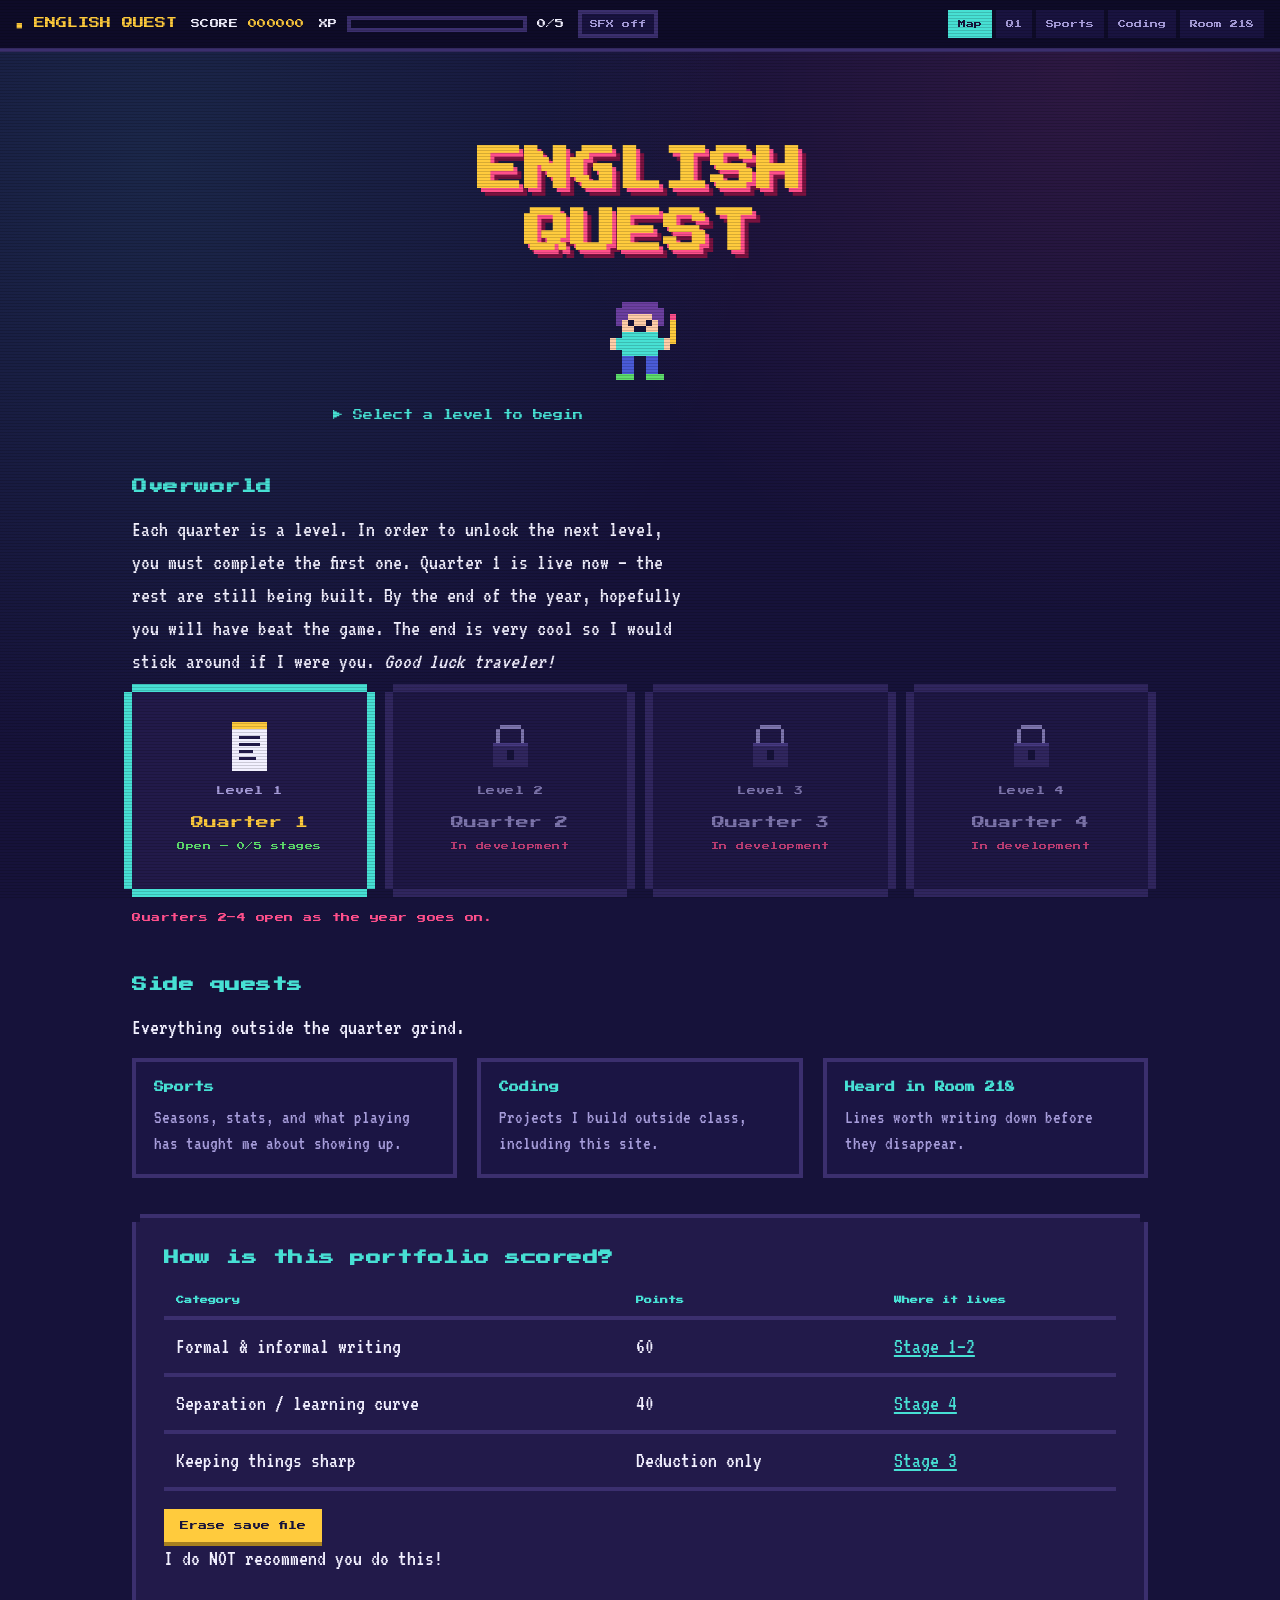
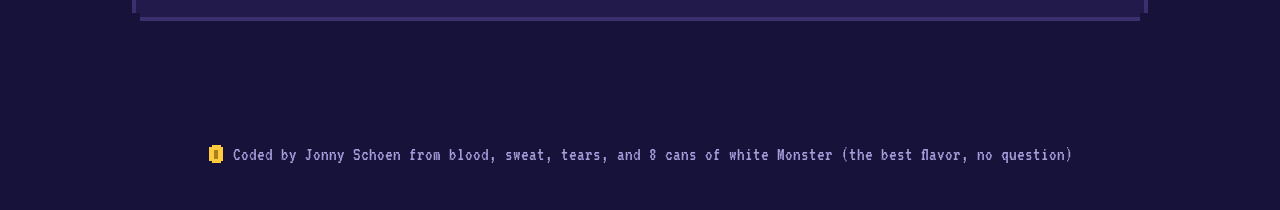
==== commit fdbfb68e: "Update footer text for clarity and branding" ====
--- a/index.html
+++ b/index.html
@@ -179,7 +179,7 @@
     <rect x="1" y="1" width="6" height="6" fill="#ffcb3d"/>
     <rect x="3" y="2" width="2" height="4" fill="#a8801f"/>
   </svg>
-  Coded by Jonny Schoen from blood, sweat, tears, and 8 cans of monster
+  Coded by Jonny Schoen from blood, sweat, tears, and 8 cans of white Monster (the best flavor, no question)
 </footer>
 
 <script src="js/game.js"></script>
